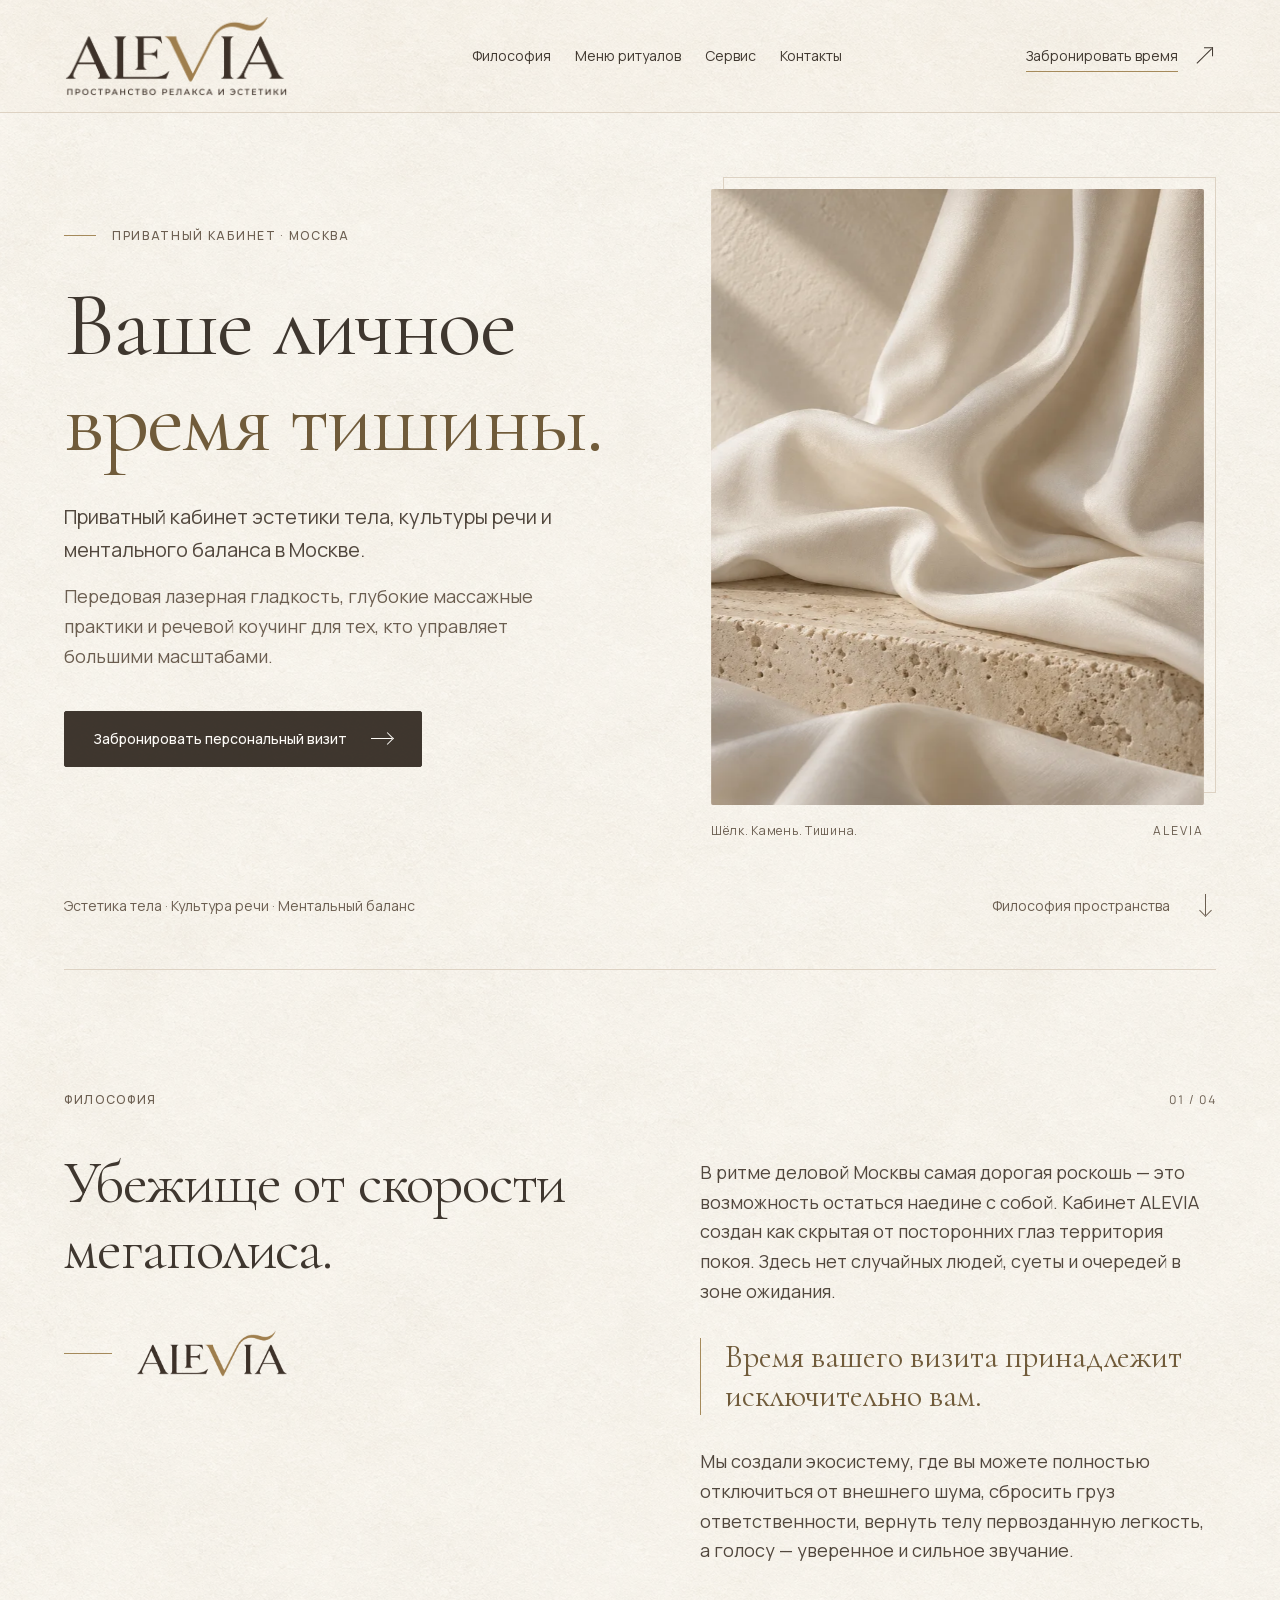
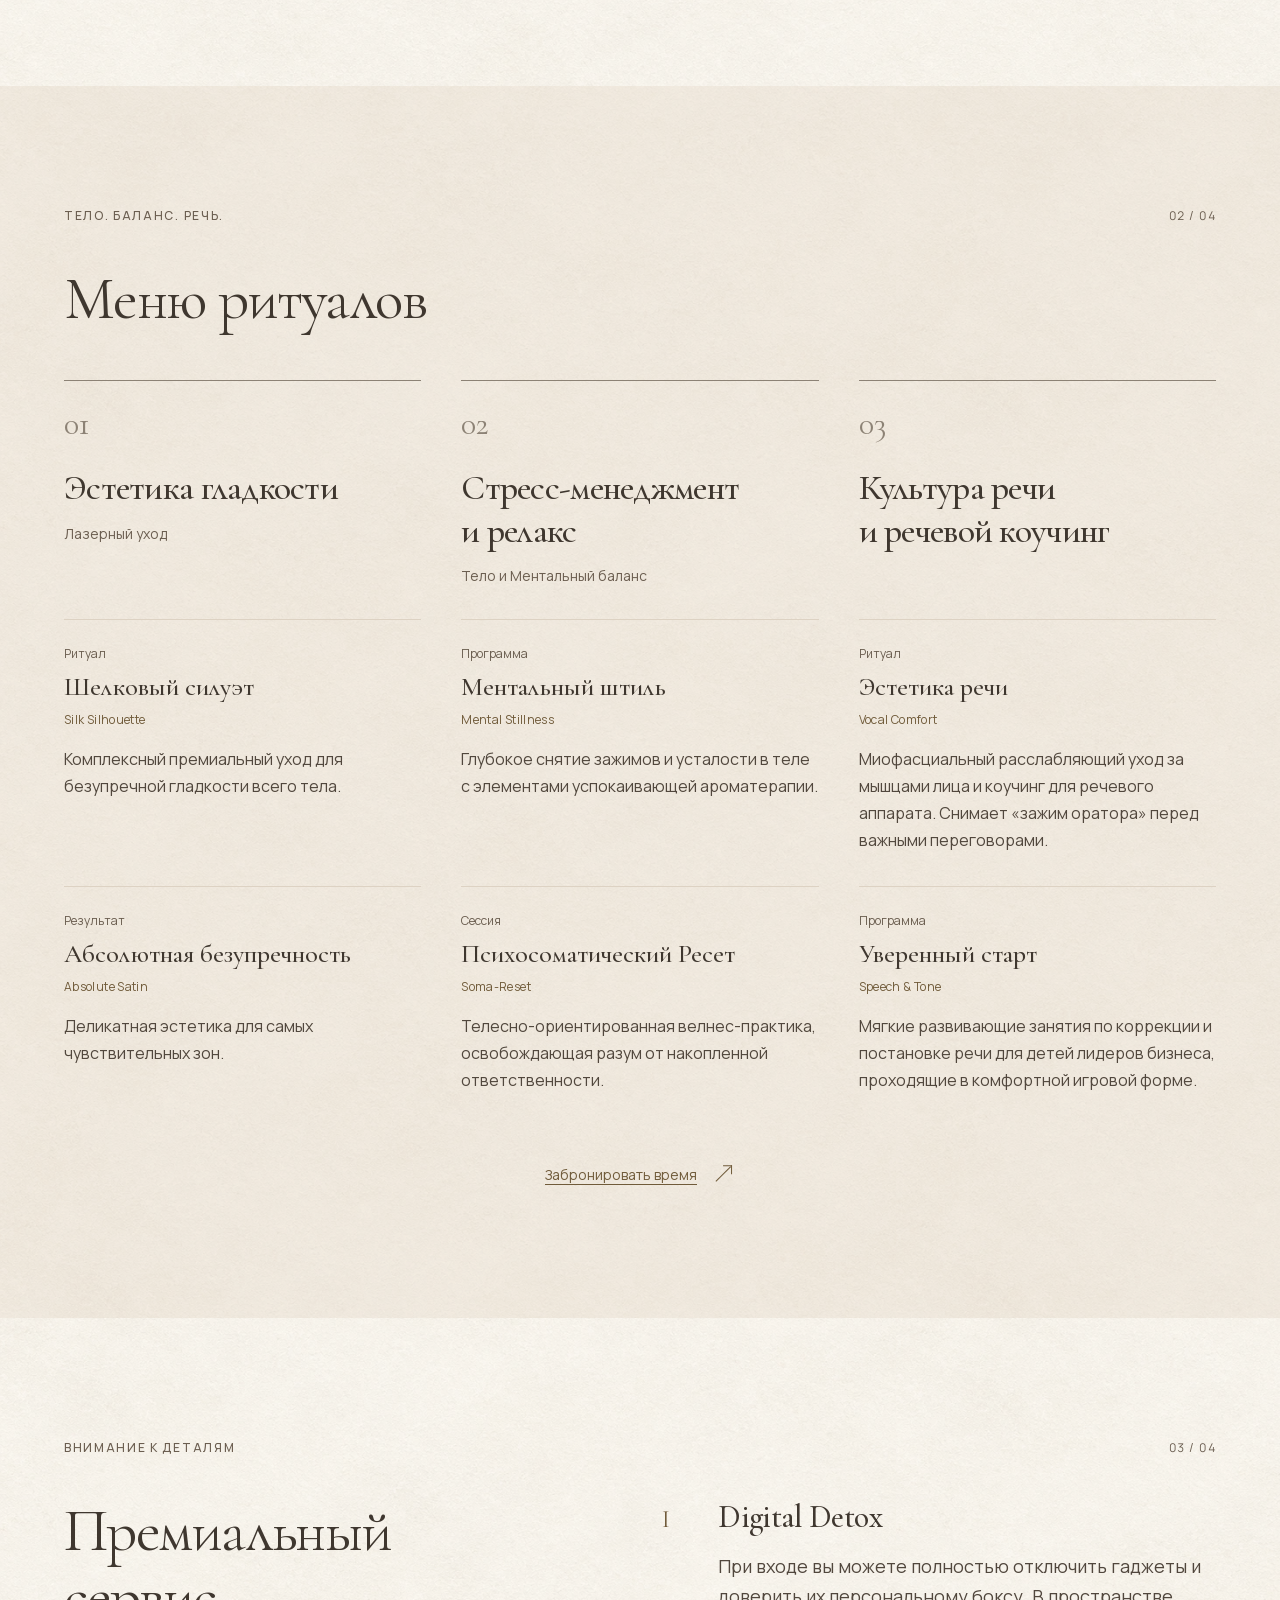
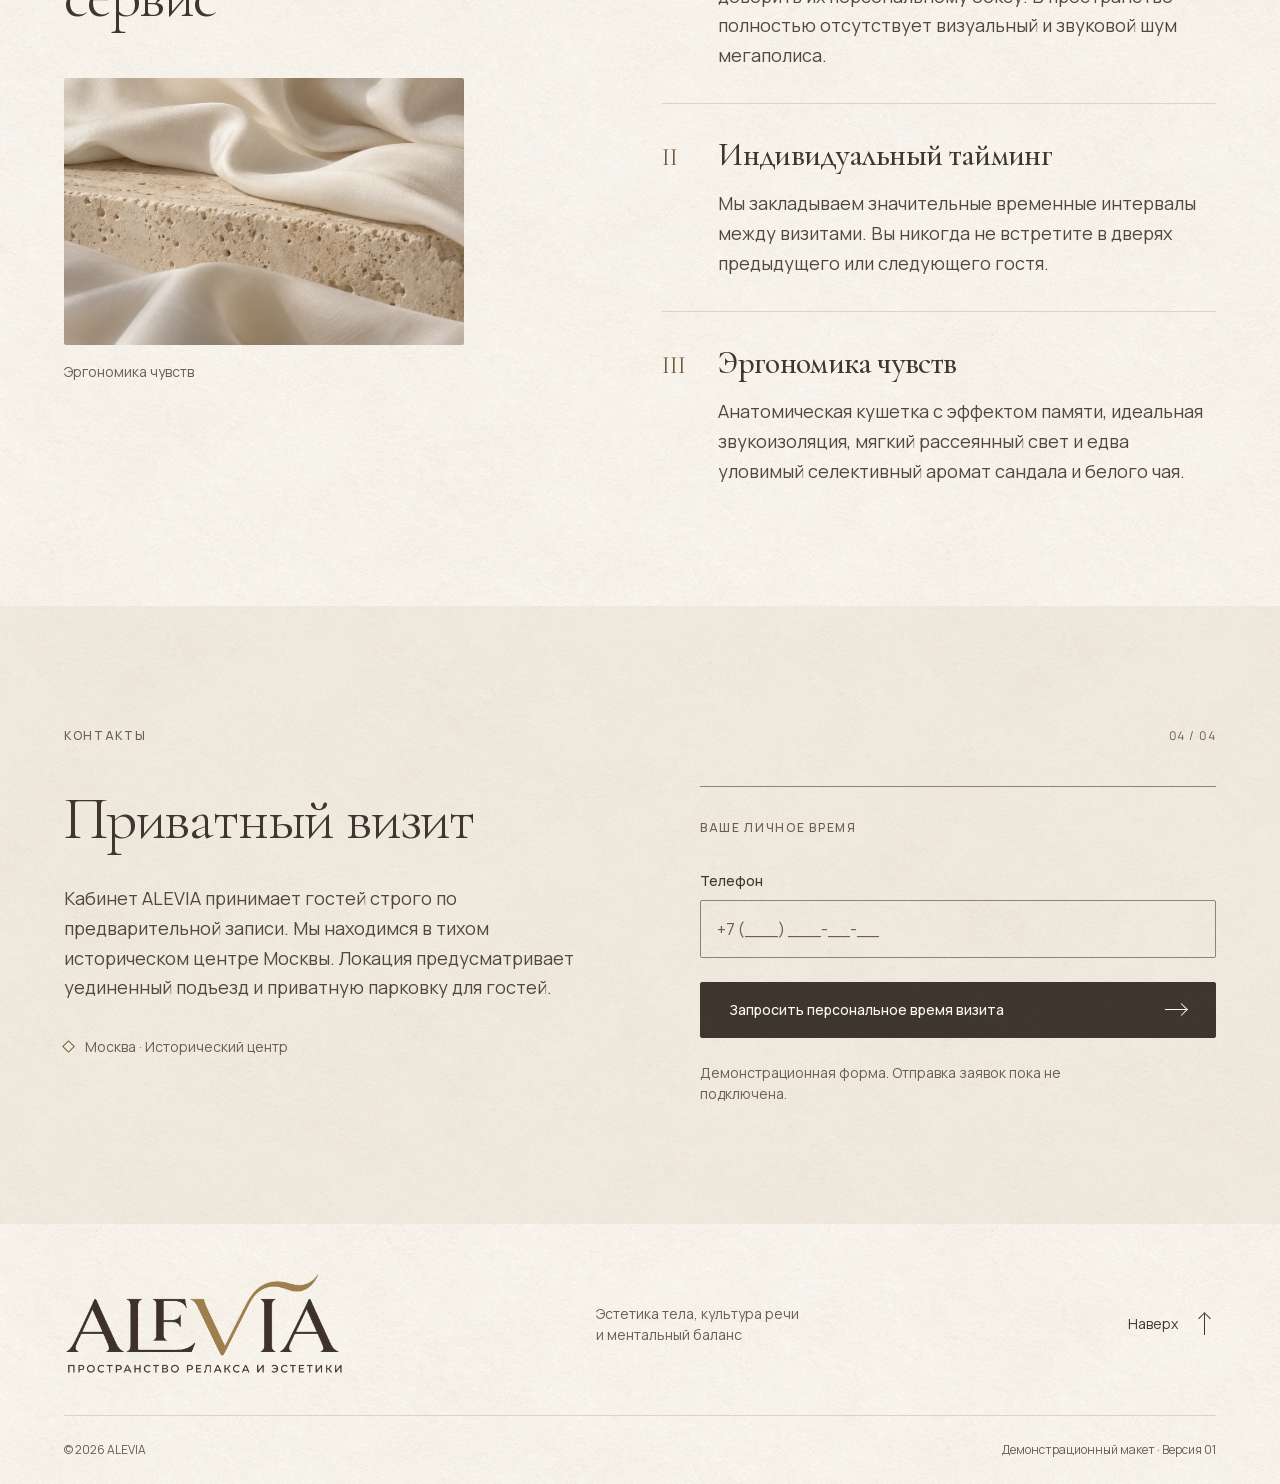
==== index.html @ cdfa654d "Publish ALEVIA design preview" ====
<!doctype html>
<html lang="ru">
  <head>
    <meta charset="utf-8">
    <meta name="viewport" content="width=device-width, initial-scale=1">
    <meta name="theme-color" content="#FDFBF7">
    <meta name="robots" content="noindex, nofollow">
    <meta name="description" content="Приватный кабинет эстетики тела, культуры речи и ментального баланса в Москве.">
    <meta http-equiv="Content-Security-Policy" content="form-action 'none'; connect-src 'none'">
    <title>ALEVIA — Ваше личное время тишины</title>
    <link rel="icon" href="assets/brand/alevia-favicon.png" type="image/png" sizes="64x64">
    <link rel="preload" href="assets/fonts/cormorant-garamond-cyrillic.woff2" as="font" type="font/woff2" crossorigin>
    <link rel="preload" href="assets/fonts/manrope-cyrillic.woff2" as="font" type="font/woff2" crossorigin>
    <link rel="stylesheet" href="design-system/fonts.css">
    <link rel="stylesheet" href="design-system/tokens.css">
    <link rel="stylesheet" href="design-system/components.css">
    <link rel="stylesheet" href="assets/landing.css">
    <script src="assets/landing.js" defer></script>
  </head>
  <body class="alevia" id="top">
    <a class="skip-link" href="#main">Перейти к содержанию</a>

    <header class="site-header">
      <div class="alevia-container alevia-header">
        <!-- Digital reconstruction from the supplied photograph of the wall sign. -->
        <a class="alevia-wordmark" href="#top" aria-label="ALEVIA — на главную"><img class="brand-logo" src="assets/brand/alevia-logo.webp" width="1842" height="677" alt="ALEVIA — пространство релакса и эстетики" decoding="async"></a>
        <button class="alevia-menu-toggle" type="button" aria-expanded="false" aria-controls="site-navigation" hidden>
          <span class="menu-lines" aria-hidden="true"><span></span><span></span></span>
          <span class="alevia-sr-only menu-label">Открыть меню</span>
        </button>
        <nav class="alevia-nav" id="site-navigation" aria-label="Основная навигация">
          <a href="#philosophy">Философия</a>
          <a href="#rituals">Меню ритуалов</a>
          <a href="#service">Сервис</a>
          <a href="#visit">Контакты</a>
        </nav>
        <a class="header-booking" href="#visit">
          <span>Забронировать время</span><span class="arrow arrow--diagonal" aria-hidden="true"></span>
        </a>
      </div>
    </header>

    <main id="main" tabindex="-1">
      <section class="hero alevia-container" aria-labelledby="hero-title">
        <div class="hero-composition">
          <div class="hero-copy">
            <p class="alevia-eyebrow hero-eyebrow"><span class="eyebrow-line" aria-hidden="true"></span>Приватный кабинет · Москва</p>
            <h1 class="alevia-display hero-title" id="hero-title"><span>Ваше личное</span> <span>время тишины.</span></h1>
            <div class="hero-intro">
              <p class="alevia-lead">Приватный кабинет эстетики тела, культуры речи и ментального баланса в Москве.</p>
              <p class="hero-description">Передовая лазерная гладкость, глубокие массажные практики и речевой коучинг для тех, кто управляет большими масштабами.</p>
            </div>
            <a class="alevia-button hero-booking" href="#visit"><span>Забронировать персональный визит</span><span class="arrow" aria-hidden="true"></span></a>
          </div>
          <figure class="hero-figure">
            <div class="hero-image-frame">
              <div class="alevia-media alevia-media--portrait">
                <img src="assets/images/silk-travertine.webp" srcset="assets/images/silk-travertine-small.webp 672w, assets/images/silk-travertine.webp 1120w" sizes="(min-width: 1440px) 546px, (min-width: 960px) 42vw, (min-width: 640px) 65vw, calc(100vw - 40px)" width="1120" height="1400" alt="Иллюстрация: складки кремового шёлка на светлом травертине в мягком боковом свете" fetchpriority="high" decoding="async">
              </div>
            </div>
            <figcaption class="hero-image-caption"><span>Шёлк. Камень. Тишина.</span><span aria-hidden="true">ALEVIA</span></figcaption>
          </figure>
        </div>
        <div class="hero-baseline">
          <span class="alevia-caption">Эстетика тела · Культура речи · Ментальный баланс</span>
          <a class="down-link" href="#philosophy"><span>Философия пространства</span><span class="arrow arrow--down" aria-hidden="true"></span></a>
        </div>
      </section>

      <section class="alevia-section philosophy" id="philosophy" aria-labelledby="philosophy-title">
        <div class="alevia-container">
          <div class="section-kicker"><p class="alevia-eyebrow">Философия</p><span class="section-index" aria-hidden="true">01 / 04</span></div>
          <div class="philosophy-grid">
            <div class="philosophy-heading">
              <h2 class="alevia-heading" id="philosophy-title">Убежище от&nbsp;скорости мегаполиса.</h2>
              <div class="philosophy-signature" aria-hidden="true"><span class="alevia-gold-rule"></span><img src="assets/brand/alevia-wordmark.webp" width="1816" height="558" alt="" loading="lazy" decoding="async"></div>
            </div>
            <div class="philosophy-copy">
              <p>В ритме деловой Москвы самая дорогая роскошь — это возможность остаться наедине с собой. Кабинет ALEVIA создан как скрытая от посторонних глаз территория покоя. Здесь нет случайных людей, суеты и очередей в зоне ожидания.</p>
              <blockquote>Время вашего визита принадлежит исключительно вам.</blockquote>
              <p>Мы создали экосистему, где вы можете полностью отключиться от внешнего шума, сбросить груз ответственности, вернуть телу первозданную легкость, а голосу — уверенное и сильное звучание.</p>
            </div>
          </div>
        </div>
      </section>

      <section class="alevia-section rituals-section" id="rituals" aria-labelledby="rituals-title">
        <div class="alevia-container">
          <div class="section-kicker"><p class="alevia-eyebrow">Тело. Баланс. Речь.</p><span class="section-index" aria-hidden="true">02 / 04</span></div>
          <h2 class="alevia-heading" id="rituals-title">Меню ритуалов</h2>
          <div class="alevia-rituals">
            <article class="alevia-ritual" aria-labelledby="smoothness-title">
              <div class="ritual-heading">
                <span class="alevia-ritual-number" aria-hidden="true">01</span>
                <h3 class="alevia-subheading" id="smoothness-title">Эстетика гладкости</h3>
                <p class="ritual-category">Лазерный уход</p>
              </div>
              <ul class="alevia-ritual-list">
                <li>
                  <p class="program-type">Ритуал</p>
                  <h4 class="program-name">Шелковый силуэт</h4>
                  <p class="program-translation" lang="en">Silk Silhouette</p>
                  <p class="program-description">Комплексный премиальный уход для безупречной гладкости всего тела.</p>
                </li>
                <li>
                  <p class="program-type">Результат</p>
                  <h4 class="program-name">Абсолютная безупречность</h4>
                  <p class="program-translation" lang="en">Absolute Satin</p>
                  <p class="program-description">Деликатная эстетика для самых чувствительных зон.</p>
                </li>
              </ul>
            </article>

            <article class="alevia-ritual" aria-labelledby="balance-title">
              <div class="ritual-heading">
                <span class="alevia-ritual-number" aria-hidden="true">02</span>
                <h3 class="alevia-subheading" id="balance-title">Стресс-менеджмент и&nbsp;релакс</h3>
                <p class="ritual-category">Тело и Ментальный баланс</p>
              </div>
              <ul class="alevia-ritual-list">
                <li>
                  <p class="program-type">Программа</p>
                  <h4 class="program-name">Ментальный штиль</h4>
                  <p class="program-translation" lang="en">Mental Stillness</p>
                  <p class="program-description">Глубокое снятие зажимов и усталости в теле с элементами успокаивающей ароматерапии.</p>
                </li>
                <li>
                  <p class="program-type">Сессия</p>
                  <h4 class="program-name">Психосоматический Ресет</h4>
                  <p class="program-translation" lang="en">Soma-Reset</p>
                  <p class="program-description">Телесно-ориентированная велнес-практика, освобождающая разум от накопленной ответственности.</p>
                </li>
              </ul>
            </article>

            <article class="alevia-ritual" aria-labelledby="speech-title">
              <div class="ritual-heading">
                <span class="alevia-ritual-number" aria-hidden="true">03</span>
                <h3 class="alevia-subheading" id="speech-title">Культура речи и&nbsp;речевой коучинг</h3>
              </div>
              <ul class="alevia-ritual-list">
                <li>
                  <p class="program-type">Ритуал</p>
                  <h4 class="program-name">Эстетика речи</h4>
                  <p class="program-translation" lang="en">Vocal Comfort</p>
                  <p class="program-description">Миофасциальный расслабляющий уход за мышцами лица и коучинг для речевого аппарата. Снимает «зажим оратора» перед важными переговорами.</p>
                </li>
                <li>
                  <p class="program-type">Программа</p>
                  <h4 class="program-name">Уверенный старт</h4>
                  <p class="program-translation" lang="en">Speech &amp; Tone</p>
                  <p class="program-description">Мягкие развивающие занятия по коррекции и постановке речи для детей лидеров бизнеса, проходящие в комфортной игровой форме.</p>
                </li>
              </ul>
            </article>
          </div>
          <div class="rituals-footer"><a class="alevia-link text-action" href="#visit">Забронировать время<span class="arrow arrow--diagonal" aria-hidden="true"></span></a></div>
        </div>
      </section>

      <section class="alevia-section service-section" id="service" aria-labelledby="service-title">
        <div class="alevia-container">
          <div class="section-kicker"><p class="alevia-eyebrow">Внимание к деталям</p><span class="section-index" aria-hidden="true">03 / 04</span></div>
          <div class="service-grid">
            <div class="service-intro">
              <h2 class="alevia-heading" id="service-title">Премиальный сервис</h2>
              <figure class="service-detail">
                <img src="assets/images/silk-travertine-detail.webp" width="960" height="640" alt="Иллюстрация: мягкий шёлк и пористая фактура травертина крупным планом" loading="lazy" decoding="async">
                <figcaption class="alevia-caption">Эргономика чувств</figcaption>
              </figure>
            </div>
            <div class="service-list">
              <article class="service-item">
                <span class="service-marker" aria-hidden="true">I</span>
                <div><h3 class="alevia-subheading" lang="en">Digital Detox</h3><p>При входе вы можете полностью отключить гаджеты и доверить их персональному боксу. В пространстве полностью отсутствует визуальный и звуковой шум мегаполиса.</p></div>
              </article>
              <article class="service-item">
                <span class="service-marker" aria-hidden="true">II</span>
                <div><h3 class="alevia-subheading">Индивидуальный тайминг</h3><p>Мы закладываем значительные временные интервалы между визитами. Вы никогда не встретите в дверях предыдущего или следующего гостя.</p></div>
              </article>
              <article class="service-item">
                <span class="service-marker" aria-hidden="true">III</span>
                <div><h3 class="alevia-subheading">Эргономика чувств</h3><p>Анатомическая кушетка с эффектом памяти, идеальная звукоизоляция, мягкий рассеянный свет и едва уловимый селективный аромат сандала и белого чая.</p></div>
              </article>
            </div>
          </div>
        </div>
      </section>

      <section class="alevia-section visit-section" id="visit" aria-labelledby="visit-title">
        <div class="alevia-container">
          <div class="section-kicker"><p class="alevia-eyebrow">Контакты</p><span class="section-index" aria-hidden="true">04 / 04</span></div>
          <div class="visit-grid">
            <div class="visit-copy">
              <h2 class="alevia-heading" id="visit-title">Приватный визит</h2>
              <p>Кабинет ALEVIA принимает гостей строго по предварительной записи. Мы находимся в тихом историческом центре Москвы. Локация предусматривает уединенный подъезд и приватную парковку для гостей.</p>
              <p class="visit-location"><span class="location-mark" aria-hidden="true"></span>Москва · Исторический центр</p>
            </div>
            <div class="visit-form-panel">
              <p class="alevia-eyebrow form-eyebrow">Ваше личное время</p>
              <!-- No name, no submit button, and CSP form-action 'none': this draft never sends personal data. -->
              <form class="alevia-form" id="visit-form" aria-labelledby="visit-title" novalidate>
                <div class="alevia-field">
                  <label class="alevia-field-label" for="visit-phone">Телефон</label>
                  <input class="alevia-input" id="visit-phone" type="tel" inputmode="tel" autocomplete="tel" maxlength="24" placeholder="+7 (___) ___-__-__" aria-describedby="form-note phone-error" aria-invalid="false">
                  <p class="alevia-field-message alevia-field-message--error" id="phone-error" role="alert" hidden></p>
                </div>
                <button class="alevia-button visit-submit" id="visit-submit" type="button"><span>Запросить персональное время визита</span><span class="arrow" aria-hidden="true"></span></button>
                <p class="alevia-field-message form-note" id="form-note">Демонстрационная форма. Отправка заявок пока не подключена.</p>
                <p class="alevia-field-message form-status" id="form-status" role="status" aria-live="polite" hidden></p>
              </form>
            </div>
          </div>
        </div>
      </section>
    </main>

    <footer class="site-footer">
      <div class="alevia-container footer-main">
        <a class="alevia-wordmark footer-wordmark" href="#top" aria-label="ALEVIA — наверх"><img class="brand-logo" src="assets/brand/alevia-logo.webp" width="1842" height="677" alt="ALEVIA — пространство релакса и эстетики" loading="lazy" decoding="async"></a>
        <p class="alevia-caption">Эстетика тела, культура речи<br>и ментальный баланс</p>
        <a class="back-to-top" href="#top"><span>Наверх</span><span class="arrow arrow--up" aria-hidden="true"></span></a>
      </div>
      <div class="alevia-container footer-meta"><span>© 2026 ALEVIA</span><span>Демонстрационный макет · Версия 01</span></div>
    </footer>
  </body>
</html>
---- design-system/fonts.css ----
/* ALEVIA local fonts. SIL Open Font License 1.1; see assets/fonts/OFL-*.txt. */

/* Cormorant Garamond — cyrillic */
@font-face {
  font-family: 'Cormorant Garamond';
  font-style: normal;
  font-weight: 300 700;
  font-display: swap;
  src: url(../assets/fonts/cormorant-garamond-cyrillic.woff2) format('woff2');
  unicode-range: U+0301, U+0400-045F, U+0490-0491, U+04B0-04B1, U+2116;
}

/* Cormorant Garamond — latin */
@font-face {
  font-family: 'Cormorant Garamond';
  font-style: normal;
  font-weight: 300 700;
  font-display: swap;
  src: url(../assets/fonts/cormorant-garamond-latin.woff2) format('woff2');
  unicode-range: U+0000-00FF, U+0131, U+0152-0153, U+02BB-02BC, U+02C6, U+02DA, U+02DC, U+0304, U+0308, U+0329, U+2000-206F, U+20AC, U+2122, U+2191, U+2193, U+2212, U+2215, U+FEFF, U+FFFD;
}

/* Manrope — cyrillic */
@font-face {
  font-family: 'Manrope';
  font-style: normal;
  font-weight: 200 800;
  font-display: swap;
  src: url(../assets/fonts/manrope-cyrillic.woff2) format('woff2');
  unicode-range: U+0301, U+0400-045F, U+0490-0491, U+04B0-04B1, U+2116;
}

/* Manrope — latin */
@font-face {
  font-family: 'Manrope';
  font-style: normal;
  font-weight: 200 800;
  font-display: swap;
  src: url(../assets/fonts/manrope-latin.woff2) format('woff2');
  unicode-range: U+0000-00FF, U+0131, U+0152-0153, U+02BB-02BC, U+02C6, U+02DA, U+02DC, U+0304, U+0308, U+0329, U+2000-206F, U+20AC, U+2122, U+2191, U+2193, U+2212, U+2215, U+FEFF, U+FFFD;
}
---- design-system/tokens.css ----
/* ALEVIA 0.1 — proposed design values, 2026-10-07. Scope: .alevia. */
.alevia {
  color-scheme: light;

  --alevia-bg: #fdfbf7;
  --alevia-surface: #f5f0e8;
  --alevia-stone: #e8ded0;
  --alevia-ink: #3f372f;
  --alevia-text: #51473d;
  --alevia-muted: #716456;
  --alevia-cashmere: #8c8275;
  --alevia-gold: #a58a5b;
  --alevia-gold-ink: #78613d;
  --alevia-line: #ddd2c3;
  --alevia-error: #9b443c;
  --alevia-success: #496653;

  --alevia-action-bg: var(--alevia-ink);
  --alevia-action-hover: #51473d;
  --alevia-action-active: #302a24;
  --alevia-action-text: var(--alevia-bg);
  --alevia-field-border: var(--alevia-cashmere);
  --alevia-focus: var(--alevia-gold-ink);

  --alevia-font-display: "Cormorant Garamond", Georgia, "Times New Roman", serif;
  --alevia-font-body: "Manrope", Arial, sans-serif;
  --alevia-type-hero: clamp(3rem, 1.75rem + 5vw, 6rem);
  --alevia-type-h2: clamp(2.375rem, 1.75rem + 2.5vw, 4rem);
  --alevia-type-h3: clamp(1.875rem, 1.7rem + 0.7vw, 2.25rem);
  --alevia-type-lead: clamp(1.125rem, 1.07rem + 0.23vw, 1.25rem);
  --alevia-type-body: clamp(1rem, 0.945rem + 0.23vw, 1.125rem);
  --alevia-type-label: 0.875rem;
  --alevia-type-small: 0.875rem;
  --alevia-type-eyebrow: 0.75rem;
  --alevia-leading-hero: 1.04;
  --alevia-leading-heading: 1.1;
  --alevia-leading-subheading: 1.18;
  --alevia-leading-body: 1.65;
  --alevia-leading-label: 1.45;
  --alevia-leading-small: 1.5;
  --alevia-tracking-heading: -0.02em;
  --alevia-tracking-eyebrow: 0.14em;

  --alevia-space-1: 0.25rem;
  --alevia-space-2: 0.5rem;
  --alevia-space-3: 0.75rem;
  --alevia-space-4: 1rem;
  --alevia-space-6: 1.5rem;
  --alevia-space-8: 2rem;
  --alevia-space-10: 2.5rem;
  --alevia-space-12: 3rem;
  --alevia-space-16: 4rem;
  --alevia-space-20: 5rem;
  --alevia-space-24: 6rem;
  --alevia-space-30: 7.5rem;

  --alevia-container: 80rem;
  --alevia-gutter: 1.25rem;
  --alevia-grid-columns: 4;
  --alevia-grid-gap: 1rem;
  --alevia-section-space: var(--alevia-space-16);
  --alevia-heading-gap: var(--alevia-space-6);
  --alevia-text-width: 62ch;
  --alevia-lead-width: 44ch;
  --alevia-header-height: 4.5rem;
  --alevia-control-height: 3.5rem;
  --alevia-tap-size: 3rem;
  --alevia-radius-control: 2px;
  --alevia-radius-media: 4px;
  --alevia-border-width: 1px;
  --alevia-focus-width: 3px;
  --alevia-focus-offset: 4px;
  --alevia-duration-fast: 180ms;
  --alevia-duration-reveal: 320ms;
  --alevia-ease: cubic-bezier(0.2, 0.6, 0.3, 1);
}

@media (min-width: 640px) {
  .alevia {
    --alevia-gutter: 2rem;
    --alevia-grid-columns: 8;
    --alevia-grid-gap: 1.5rem;
    --alevia-section-space: var(--alevia-space-20);
    --alevia-heading-gap: var(--alevia-space-8);
  }
}

@media (min-width: 960px) {
  .alevia {
    --alevia-gutter: 2.5rem;
    --alevia-grid-columns: 12;
    --alevia-section-space: var(--alevia-space-24);
    --alevia-heading-gap: var(--alevia-space-10);
    --alevia-header-height: 5.5rem;
  }
}

@media (min-width: 1200px) {
  .alevia {
    --alevia-gutter: 4rem;
    --alevia-section-space: var(--alevia-space-30);
  }
}

@media (prefers-reduced-motion: reduce) {
  .alevia {
    --alevia-duration-fast: 0ms;
    --alevia-duration-reveal: 0ms;
  }
}
---- design-system/components.css ----
/* ALEVIA starter styles. Requires fonts.css and tokens.css. No page or form logic. */
.alevia,
.alevia * {
  box-sizing: border-box;
}

.alevia {
  background: var(--alevia-bg);
  color: var(--alevia-text);
  font-family: var(--alevia-font-body);
  font-size: var(--alevia-type-body);
  font-weight: 400;
  line-height: var(--alevia-leading-body);
  font-kerning: normal;
  font-synthesis: none;
  overflow-wrap: break-word;
}

.alevia [hidden] { display: none !important; }
.alevia :where(h1, h2, h3, p, figure) { margin: 0; }
.alevia :where(img, video) { display: block; max-width: 100%; height: auto; }
.alevia :where(button, input, textarea, select) { font: inherit; }
.alevia :where(button, a, input, textarea, select, summary):focus-visible {
  outline: var(--alevia-focus-width) solid var(--alevia-focus);
  outline-offset: var(--alevia-focus-offset);
}

.alevia .alevia-container {
  width: min(calc(100% - 2 * var(--alevia-gutter)), var(--alevia-container));
  margin-inline: auto;
}
.alevia .alevia-section { padding-block: var(--alevia-section-space); }
.alevia .alevia-section--surface { background: var(--alevia-surface); }
.alevia .alevia-grid {
  display: grid;
  grid-template-columns: repeat(var(--alevia-grid-columns), minmax(0, 1fr));
  gap: var(--alevia-grid-gap);
}
.alevia .alevia-grid > * { min-width: 0; }
.alevia .alevia-stack > * + * { margin-block-start: var(--alevia-stack-gap, var(--alevia-space-6)); }
.alevia .alevia-prose { max-width: var(--alevia-text-width); }
.alevia .alevia-prose > * + * { margin-block-start: var(--alevia-space-4); }

.alevia .alevia-display,
.alevia .alevia-heading,
.alevia .alevia-subheading {
  font-family: var(--alevia-font-display);
  color: var(--alevia-ink);
  font-weight: 400;
  letter-spacing: var(--alevia-tracking-heading);
  text-wrap: balance;
}
.alevia .alevia-display { font-size: var(--alevia-type-hero); line-height: var(--alevia-leading-hero); }
.alevia .alevia-heading { font-size: var(--alevia-type-h2); line-height: var(--alevia-leading-heading); }
.alevia .alevia-subheading { font-size: var(--alevia-type-h3); line-height: var(--alevia-leading-subheading); font-weight: 500; }
.alevia .alevia-lead { max-width: var(--alevia-lead-width); font-size: var(--alevia-type-lead); }
.alevia .alevia-caption { color: var(--alevia-muted); font-size: var(--alevia-type-small); line-height: var(--alevia-leading-small); }
.alevia .alevia-eyebrow {
  color: var(--alevia-muted);
  font-size: var(--alevia-type-eyebrow);
  font-weight: 500;
  letter-spacing: var(--alevia-tracking-eyebrow);
  line-height: var(--alevia-leading-small);
  text-transform: uppercase;
}
.alevia .alevia-link {
  color: var(--alevia-gold-ink);
  text-decoration: underline;
  text-decoration-thickness: 1px;
  text-underline-offset: 4px;
}
.alevia .alevia-link:hover { color: var(--alevia-ink); }

.alevia .alevia-header {
  min-height: var(--alevia-header-height);
  display: flex;
  align-items: center;
  justify-content: space-between;
  gap: var(--alevia-space-6);
}
/* Temporary text mark: does not reproduce the supplied custom V. */
.alevia .alevia-wordmark {
  color: var(--alevia-ink);
  font-family: var(--alevia-font-display);
  font-size: 1.875rem;
  font-weight: 500;
  letter-spacing: 0.08em;
  line-height: 1;
  text-decoration: none;
  white-space: nowrap;
}
.alevia .alevia-nav { display: none; align-items: center; gap: var(--alevia-space-6); }
.alevia .alevia-nav a {
  display: inline-flex;
  align-items: center;
  min-height: var(--alevia-tap-size);
  color: var(--alevia-ink);
  font-size: var(--alevia-type-label);
  text-decoration: none;
}
.alevia .alevia-nav a:hover { text-decoration: underline; text-underline-offset: 4px; }
.alevia .alevia-menu-toggle {
  display: inline-flex;
  align-items: center;
  justify-content: center;
  min-width: var(--alevia-tap-size);
  min-height: var(--alevia-tap-size);
  padding: var(--alevia-space-2);
  color: var(--alevia-ink);
  background: transparent;
  border: 1px solid var(--alevia-cashmere);
  border-radius: var(--alevia-radius-control);
  cursor: pointer;
}

.alevia .alevia-button {
  display: inline-flex;
  align-items: center;
  justify-content: center;
  gap: var(--alevia-space-3);
  min-height: var(--alevia-control-height);
  max-width: 100%;
  padding: var(--alevia-space-4) 1.75rem;
  border: 1px solid var(--alevia-action-bg);
  border-radius: var(--alevia-radius-control);
  background: var(--alevia-action-bg);
  color: var(--alevia-action-text);
  font-family: var(--alevia-font-body);
  font-size: var(--alevia-type-label);
  font-weight: 500;
  line-height: var(--alevia-leading-label);
  text-align: center;
  text-decoration: none;
  white-space: normal;
  cursor: pointer;
  transition: background-color var(--alevia-duration-fast) var(--alevia-ease), border-color var(--alevia-duration-fast) var(--alevia-ease);
}
.alevia .alevia-button:not(:disabled):not([aria-disabled="true"]):hover {
  background: var(--alevia-action-hover);
  border-color: var(--alevia-action-hover);
}
.alevia .alevia-button:not(:disabled):not([aria-disabled="true"]):active {
  background: var(--alevia-action-active);
  border-color: var(--alevia-action-active);
}
.alevia .alevia-button--secondary {
  background: transparent;
  border-color: var(--alevia-cashmere);
  color: var(--alevia-ink);
}
.alevia .alevia-button--secondary:not(:disabled):not([aria-disabled="true"]):hover { background: var(--alevia-surface); border-color: var(--alevia-ink); }
.alevia .alevia-button--secondary:not(:disabled):not([aria-disabled="true"]):active { background: var(--alevia-stone); }
.alevia .alevia-button:is(:disabled, [aria-disabled="true"]) {
  background: var(--alevia-stone);
  border-color: var(--alevia-cashmere);
  color: var(--alevia-muted);
  cursor: not-allowed;
}
/* aria-disabled on links also requires JS/markup to prevent navigation. */

.alevia .alevia-rituals { display: grid; grid-template-columns: minmax(0, 1fr); gap: var(--alevia-space-10); }
.alevia .alevia-ritual { min-width: 0; border-top: 1px solid var(--alevia-line); padding-top: var(--alevia-space-6); }
.alevia .alevia-ritual-number { color: var(--alevia-cashmere); font-family: var(--alevia-font-display); font-size: 2rem; line-height: 1.2; }
.alevia .alevia-ritual-list { margin: var(--alevia-space-6) 0 0; padding: 0; list-style: none; }
.alevia .alevia-ritual-list > li + li { margin-top: var(--alevia-space-6); }
.alevia .alevia-rule { width: 100%; height: 1px; border: 0; margin-block: var(--alevia-space-8); background: var(--alevia-line); }
.alevia .alevia-gold-rule { width: 3rem; height: 1px; background: var(--alevia-gold); }
.alevia .alevia-media { overflow: hidden; border-radius: var(--alevia-radius-media); background: var(--alevia-stone); }
.alevia .alevia-media--portrait { aspect-ratio: 4 / 5; }
.alevia .alevia-media--portrait > :is(img, video) { width: 100%; height: 100%; object-fit: cover; }

.alevia .alevia-form { display: grid; gap: var(--alevia-space-6); max-width: 32rem; }
.alevia .alevia-field { display: grid; gap: var(--alevia-space-2); min-width: 0; }
.alevia .alevia-field-label { color: var(--alevia-ink); font-size: var(--alevia-type-label); font-weight: 500; }
.alevia .alevia-input {
  display: block;
  width: 100%;
  min-width: 0;
  min-height: var(--alevia-control-height);
  border: 1px solid var(--alevia-field-border);
  border-radius: var(--alevia-radius-control);
  padding: var(--alevia-space-4);
  background: var(--alevia-bg);
  color: var(--alevia-ink);
  font-size: 1rem;
  line-height: 1.5;
  transition: border-color var(--alevia-duration-fast) var(--alevia-ease);
}
.alevia .alevia-input::placeholder { color: var(--alevia-muted); opacity: 1; }
.alevia .alevia-input:hover { border-color: var(--alevia-ink); }
.alevia .alevia-input[aria-invalid="true"] { border-color: var(--alevia-error); }
.alevia .alevia-field-message { font-size: var(--alevia-type-small); line-height: var(--alevia-leading-small); color: var(--alevia-muted); }
.alevia .alevia-field-message--error { color: var(--alevia-error); }
.alevia .alevia-field-message--success { color: var(--alevia-success); }
.alevia .alevia-sr-only {
  position: absolute;
  width: 1px;
  height: 1px;
  padding: 0;
  margin: -1px;
  overflow: hidden;
  clip-path: inset(50%);
  white-space: nowrap;
  border: 0;
}

@media (min-width: 960px) {
  .alevia .alevia-wordmark { font-size: 2.375rem; }
  .alevia .alevia-nav { display: flex; }
  .alevia .alevia-menu-toggle { display: none; }
  .alevia .alevia-rituals { grid-template-columns: repeat(3, minmax(0, 1fr)); gap: var(--alevia-grid-gap); }
}
@media (max-width: 639px) {
  .alevia .alevia-button { width: 100%; }
}
@media (prefers-reduced-motion: reduce) {
  .alevia,
  .alevia * {
    animation: none !important;
    transition: none !important;
    scroll-behavior: auto !important;
  }
}
---- assets/landing.css ----
/* ALEVIA landing v1. Page composition; shared design-system files stay unchanged. */
html { scroll-behavior: smooth; scroll-padding-top: 2rem; }
body.alevia {
  margin: 0;
  position: relative;
  isolation: isolate;
  --alevia-texture: url("images/warm-material-texture.webp");
  --alevia-texture-size: 896px;
  --alevia-texture-opacity: .42;
  --alevia-muted: #6b5e50;
  --alevia-gold-ink: #705b3a;
}
/* Static material underlays: text and photographs are painted above the grain. */
.alevia :is(.site-header, .rituals-section, .visit-section, .alevia-button),
.alevia .is-menu-open .alevia-nav { isolation: isolate; }
.alevia :is(.rituals-section, .visit-section, .alevia-button) { position: relative; }
body.alevia::before,
.alevia :is(.site-header, .rituals-section, .visit-section, .alevia-button)::before,
.alevia .is-menu-open .alevia-nav::before {
  content: "";
  position: absolute;
  inset: 0;
  z-index: -1;
  border-radius: inherit;
  background-image: var(--alevia-texture);
  background-size: var(--alevia-texture-size) var(--alevia-texture-size);
  background-repeat: repeat;
  mix-blend-mode: multiply;
  opacity: var(--alevia-texture-opacity);
  pointer-events: none;
}
.alevia :is(.rituals-section, .visit-section) { --alevia-texture-opacity: .32; }
.alevia .alevia-button { --alevia-texture-opacity: .2; }
.alevia ::selection { color: var(--alevia-ink); background: var(--alevia-stone); }
.alevia :where(h4, blockquote) { margin: 0; }
.alevia main:focus { outline: none; }
.alevia .skip-link {
  position: fixed; z-index: 20; left: 1rem; top: 1rem;
  padding: 1rem 1.5rem; background: var(--alevia-ink); color: var(--alevia-bg);
  transform: translateY(-180%);
}
.alevia .skip-link:focus { transform: translateY(0); }
.alevia .arrow { display: inline-block; flex: 0 0 22px; width: 22px; height: 12px; position: relative; }
.alevia .arrow::before { content: ""; position: absolute; width: 21px; height: 1px; background: currentColor; top: 5px; left: 0; }
.alevia .arrow::after { content: ""; position: absolute; width: 8px; height: 8px; border-top: 1px solid currentColor; border-right: 1px solid currentColor; transform: rotate(45deg); top: 1px; right: 1px; }
.alevia .arrow--diagonal { transform: rotate(-45deg); }
.alevia .arrow--down { transform: rotate(90deg); }
.alevia .arrow--up { transform: rotate(-90deg); }

/* Header and progressively enhanced mobile disclosure. */
.alevia .site-header { border-bottom: 1px solid var(--alevia-line); position: relative; z-index: 5; background: var(--alevia-bg); }
.alevia .site-header .alevia-header { min-height: 112px; padding-block: 12px; }
.alevia .alevia-wordmark { display: inline-flex; align-items: center; min-height: 48px; width: 224px; min-width: 0; max-width: 100%; flex: 0 0 auto; line-height: 0; }
.alevia .brand-logo { display: block; width: 100%; height: auto; }
.alevia .header-booking { display: inline-flex; align-items: center; gap: 1rem; min-height: 48px; color: var(--alevia-ink); text-decoration: none; font-size: var(--alevia-type-label); }
.alevia .header-booking span:first-child { border-bottom: 1px solid var(--alevia-gold); padding-block: 4px; }
.alevia .header-booking:hover { color: var(--alevia-gold-ink); }
.alevia .alevia-menu-toggle { border: 0; }
.alevia .menu-lines { display: grid; gap: 7px; width: 24px; }
.alevia .menu-lines > span { width: 24px; height: 1px; background: currentColor; transition: transform var(--alevia-duration-fast); }
.alevia .is-menu-open .menu-lines > span:first-child { transform: translateY(4px) rotate(45deg); }
.alevia .is-menu-open .menu-lines > span:last-child { transform: translateY(-4px) rotate(-45deg); }

/* First screen. */
.alevia .hero { padding-top: 4rem; }
.alevia .hero-composition { display: grid; grid-template-columns: minmax(0, 1.14fr) minmax(0, 1fr); gap: clamp(3rem, 5.56vw, 5rem); align-items: center; }
.alevia .hero-copy { padding-block: 1rem 2.5rem; min-width: 0; }
.alevia .hero-eyebrow { display: flex; gap: 1rem; align-items: center; margin-bottom: 2rem; }
.alevia .eyebrow-line { height: 1px; width: 32px; flex: 0 0 32px; background: var(--alevia-gold); }
.alevia .hero-title { margin-bottom: 2rem; }
.alevia .hero-title > span { display: block; }
.alevia .hero-title > span:last-child { color: var(--alevia-gold-ink); }
.alevia .hero-intro { max-width: 31rem; }
.alevia .hero-description { margin-top: 1rem; font-size: var(--alevia-type-body); color: var(--alevia-muted); }
.alevia .hero-booking { margin-top: 2.5rem; gap: 1.5rem; }
.alevia .hero-figure { min-width: 0; padding: 0.75rem 0.75rem 0 0; }
.alevia .hero-image-frame { position: relative; z-index: 0; }
.alevia .hero-image-frame::before { content: ""; position: absolute; inset: -12px -12px 12px 12px; border: 1px solid var(--alevia-line); z-index: -1; }
.alevia .hero-image-frame .alevia-media { border-radius: 2px; }
.alevia .hero-image-frame img { animation: image-arrive var(--alevia-duration-reveal) var(--alevia-ease) both; }
.alevia .hero-image-caption { display: flex; gap: 1rem; justify-content: space-between; padding-top: 1rem; color: var(--alevia-muted); font-size: 12px; letter-spacing: .06em; }
.alevia .hero-image-caption > span:last-child { letter-spacing: .16em; }
.alevia .hero-baseline { display: flex; align-items: center; justify-content: space-between; gap: 1.5rem; padding-block: 2.5rem; border-bottom: 1px solid var(--alevia-line); }
.alevia .down-link { display: inline-flex; align-items: center; gap: 1.5rem; min-height: 48px; color: var(--alevia-muted); font-size: 14px; text-decoration: none; }
.alevia .down-link:hover { color: var(--alevia-ink); }

/* Common editorial section rhythm. */
.alevia .section-kicker { display: flex; align-items: center; justify-content: space-between; gap: 1.5rem; margin-bottom: 2.5rem; }
.alevia .section-index { color: var(--alevia-muted); font-size: 12px; letter-spacing: .12em; font-variant-numeric: tabular-nums; white-space: nowrap; }
.alevia .philosophy-grid { display: grid; grid-template-columns: minmax(0, 1fr) minmax(0, 1fr); gap: 7.5rem; }
.alevia .philosophy-heading h2 { max-width: 9.5em; }
.alevia .philosophy-signature { display: flex; align-items: center; gap: 1.5rem; margin-top: 3rem; color: var(--alevia-muted); font-family: var(--alevia-font-display); font-size: 24px; letter-spacing: .14em; }
.alevia .philosophy-signature img { width: 152px; height: auto; }
.alevia .philosophy-signature .alevia-gold-rule { flex: 0 0 3rem; }
.alevia .philosophy-copy { padding-top: .5rem; }
.alevia .philosophy-copy p { max-width: var(--alevia-text-width); }
.alevia .philosophy-copy blockquote { margin-block: 2rem; padding-left: 1.5rem; border-left: 1px solid var(--alevia-gold); color: var(--alevia-gold-ink); font-family: var(--alevia-font-display); font-size: clamp(1.875rem, 2.5vw, 2.25rem); line-height: 1.2; }

/* Three equally weighted directions with six complete programs. */
.alevia .rituals-section { background: var(--alevia-surface); }
.alevia .rituals-section > .alevia-container > h2 { margin-bottom: 3rem; }
.alevia .alevia-rituals { gap: 2.5rem; }
.alevia .alevia-ritual { display: grid; grid-template-rows: subgrid; grid-row: span 3; gap: 0; border-top-color: var(--alevia-cashmere); padding-top: 1.5rem; }
.alevia .ritual-heading { padding-bottom: 2rem; }
.alevia .alevia-ritual-number { display: block; margin-bottom: 1.5rem; }
.alevia .ritual-heading h3 { margin-bottom: .75rem; }
.alevia .ritual-category { color: var(--alevia-muted); font-size: 14px; }
.alevia .alevia-ritual-list { display: contents; }
.alevia .alevia-ritual-list > li { border-top: 1px solid var(--alevia-line); padding-block: 1.5rem 2rem; list-style: none; }
.alevia .alevia-ritual-list > li + li { margin-top: 0; padding-bottom: .5rem; }
.alevia .program-type { font-size: 12px; color: var(--alevia-muted); margin-bottom: .5rem; }
.alevia .program-name { font-family: var(--alevia-font-display); color: var(--alevia-ink); font-size: clamp(1.625rem, 2vw, 1.875rem); line-height: 1.15; font-weight: 500; }
.alevia .program-translation { color: var(--alevia-gold-ink); font-size: 12px; margin-top: .5rem; letter-spacing: .03em; }
.alevia .program-description { font-size: 16px; margin-top: 1rem; line-height: 1.7; }
.alevia .rituals-footer { display: flex; justify-content: center; margin-top: 3rem; }
.alevia .text-action { display: inline-flex; align-items: center; gap: 1rem; min-height: 48px; font-size: 14px; }

/* Service. */
.alevia .service-grid { display: grid; grid-template-columns: minmax(0, .95fr) minmax(0, 1.1fr); gap: 7.5rem; }
.alevia .service-intro h2 { max-width: 8em; }
.alevia .service-detail { margin-top: 3rem; max-width: 25rem; }
.alevia .service-detail img { width: 100%; aspect-ratio: 3 / 2; object-fit: cover; border-radius: 2px; }
.alevia .service-detail figcaption { margin-top: 1rem; }
.alevia .service-item { display: grid; grid-template-columns: 2rem minmax(0, 1fr); gap: 1.5rem; padding-block: 2rem; border-top: 1px solid var(--alevia-line); }
.alevia .service-item:first-child { padding-top: 0; border-top: 0; }
.alevia .service-item:last-child { padding-bottom: 0; }
.alevia .service-marker { color: var(--alevia-gold-ink); font-family: var(--alevia-font-display); font-size: 24px; line-height: 1.8; }
.alevia .service-item h3 { font-size: clamp(1.875rem, 2.5vw, 2.125rem); }
.alevia .service-item p { margin-top: 1rem; font-size: var(--alevia-type-body); }

/* Private visit: intentionally disconnected demo form. */
.alevia .visit-section { background: var(--alevia-surface); }
.alevia .visit-grid { display: grid; grid-template-columns: minmax(0, 1fr) minmax(0, 1fr); gap: 7.5rem; align-items: start; }
.alevia .visit-copy > p:first-of-type { margin-top: 2rem; max-width: 48ch; }
.alevia .visit-location { display: flex; align-items: center; gap: .75rem; margin-top: 2rem; font-size: 14px; color: var(--alevia-muted); }
.alevia .location-mark { display: inline-block; width: 9px; height: 9px; flex: 0 0 9px; border: 1px solid var(--alevia-gold-ink); transform: rotate(45deg); }
.alevia .visit-form-panel { border-top: 1px solid var(--alevia-cashmere); padding-top: 2rem; }
.alevia .form-eyebrow { margin-bottom: 2rem; }
.alevia .alevia-form { max-width: none; gap: 1.5rem; }
.alevia .alevia-input { background: transparent; }
.alevia .visit-submit { justify-content: space-between; gap: 1rem; }
.alevia .form-note { max-width: 42ch; }
.alevia .form-status { border-top: 1px solid var(--alevia-line); padding-top: 1rem; color: var(--alevia-ink); }

/* Footer. */
.alevia .site-footer { padding-top: 3rem; }
.alevia .footer-main { display: grid; grid-template-columns: 1fr 1fr auto; align-items: center; gap: 2rem; padding-bottom: 2.5rem; }
.alevia .footer-wordmark { width: min(100%, 280px); }
.alevia .back-to-top { display: inline-flex; align-items: center; gap: 1rem; min-height: 48px; font-size: 14px; color: var(--alevia-ink); text-decoration: none; }
.alevia .back-to-top:hover { color: var(--alevia-gold-ink); }
.alevia .footer-meta { display: flex; justify-content: space-between; gap: 1rem; border-top: 1px solid var(--alevia-line); padding-block: 1.5rem; font-size: 12px; color: var(--alevia-muted); }

@keyframes image-arrive { from { opacity: .8; transform: translateY(8px); } to { opacity: 1; transform: translateY(0); } }

@media (min-width: 960px) and (max-width: 1199px) {
  .alevia .alevia-nav { gap: 1rem; }
  .alevia .alevia-header { gap: 1.5rem; }
  .alevia .header-booking { gap: .5rem; }
  .alevia .hero-title { font-size: clamp(3.5rem, 6.65vw, 5rem); }
  .alevia .hero-composition { gap: 2.5rem; }
  .alevia .hero-copy { padding-top: 0; }
  .alevia .hero-eyebrow { font-size: 11px; gap: .75rem; }
  .alevia .philosophy-grid, .alevia .service-grid, .alevia .visit-grid { gap: 4rem; }
  .alevia .alevia-rituals { gap: 1.5rem; }
  .alevia .alevia-subheading { font-size: 32px; }
}

@media (max-width: 959px) {
  .alevia .alevia-header { flex-wrap: wrap; }
  .alevia .site-header .alevia-header { min-height: 96px; padding-block: 10px; }
  .alevia .alevia-wordmark { width: 200px; }
  .alevia .header-booking { display: none; }
  .alevia .alevia-nav { order: 3; width: 100%; flex-direction: column; align-items: stretch; gap: 0; }
  .alevia:not(.has-js) .alevia-nav { display: flex; padding-bottom: 1rem; }
  .alevia .is-menu-open .alevia-nav { display: flex; position: absolute; top: 100%; left: 0; right: 0; padding: 1rem var(--alevia-gutter) 1.5rem; background: var(--alevia-bg); border-bottom: 1px solid var(--alevia-line); }
  .alevia .alevia-nav a { min-height: 52px; }
  .alevia .hero { padding-top: 3rem; }
  .alevia .hero-composition { grid-template-columns: minmax(0, 1fr); gap: 3rem; }
  .alevia .hero-copy { max-width: 39rem; padding-block: 0; }
  .alevia .hero-title { max-width: 9em; }
  .alevia .hero-intro { max-width: 33rem; }
  .alevia .hero-figure { width: 72%; justify-self: end; }
  .alevia .hero-baseline { align-items: flex-start; padding-block: 2rem; }
  .alevia .hero-baseline > .alevia-caption { max-width: 24rem; padding-top: .75rem; }
  .alevia .philosophy-grid, .alevia .service-grid, .alevia .visit-grid { gap: 3rem; }
  .alevia .philosophy-grid { grid-template-columns: minmax(0, .85fr) minmax(0, 1fr); }
  .alevia .philosophy-signature { margin-top: 2rem; }
  .alevia .alevia-rituals { grid-template-columns: minmax(0, 1fr); gap: 3rem; }
  .alevia .alevia-ritual { grid-template-rows: auto; grid-row: auto; grid-template-columns: minmax(0, 1fr) minmax(0, 1fr); column-gap: 2rem; }
  .alevia .ritual-heading { grid-column: 1 / -1; display: grid; grid-template-columns: 3rem minmax(0, 1fr); column-gap: 1.5rem; align-items: start; padding-bottom: 1.5rem; }
  .alevia .alevia-ritual-number { grid-row: span 2; margin: 0; }
  .alevia .ritual-heading h3 { margin-bottom: .5rem; }
  .alevia .ritual-category { grid-column: 2; }
  .alevia .alevia-ritual-list > li { padding-bottom: 0; }
  .alevia .service-grid { grid-template-columns: minmax(0, .8fr) minmax(0, 1.2fr); gap: 3rem; }
  .alevia .service-item { grid-template-columns: minmax(0, 1fr); gap: .5rem; }
  .alevia .service-marker { font-size: 24px; line-height: 1.2; }
  .alevia .visit-grid { grid-template-columns: minmax(0, 1fr); }
  .alevia .visit-copy > p:first-of-type { max-width: 58ch; }
  .alevia .visit-form-panel { width: 100%; max-width: 32rem; justify-self: end; }
}

@media (max-width: 639px) {
  .alevia .alevia-wordmark { width: 192px; }
  .alevia .hero { padding-top: 2.5rem; }
  .alevia .hero-eyebrow { font-size: 10px; letter-spacing: .13em; margin-bottom: 1.5rem; gap: .75rem; }
  .alevia .eyebrow-line { width: 24px; flex-basis: 24px; }
  .alevia .hero-title { margin-bottom: 1.5rem; font-size: clamp(3rem, 12.2vw, 4.5rem); }
  .alevia .hero-intro .alevia-lead { font-size: 18px; }
  .alevia .hero-description { font-size: 16px; }
  .alevia .hero-booking { margin-top: 2rem; gap: 1rem; padding-inline: 1.25rem; }
  .alevia .hero-composition { gap: 2.5rem; }
  .alevia .hero-figure { width: 100%; padding-top: .5rem; padding-right: .5rem; }
  .alevia .hero-image-frame::before { inset: -8px -8px 8px 8px; }
  .alevia .hero-image-caption { gap: .5rem; font-size: 11px; padding-top: .75rem; }
  .alevia .hero-baseline { flex-direction: column; gap: .75rem; padding-block: 1.5rem; }
  .alevia .hero-baseline > .alevia-caption { padding-top: 0; font-size: 12px; }
  .alevia .down-link { width: 100%; justify-content: space-between; font-size: 12px; }
  .alevia .section-kicker { margin-bottom: 1.5rem; }
  .alevia .section-kicker .alevia-eyebrow { font-size: 11px; }
  .alevia .section-index { font-size: 11px; }
  .alevia .philosophy-grid, .alevia .service-grid { grid-template-columns: minmax(0, 1fr); gap: 2rem; }
  .alevia .philosophy-heading h2 { max-width: 9.5em; }
  .alevia .philosophy-signature { display: none; }
  .alevia .philosophy-copy { padding-top: 0; }
  .alevia .philosophy-copy blockquote { padding-left: 1.25rem; margin-block: 1.5rem; font-size: 30px; }
  .alevia .rituals-section > .alevia-container > h2 { margin-bottom: 2rem; }
  .alevia .alevia-rituals { gap: 2.5rem; }
  .alevia .alevia-ritual { grid-template-columns: minmax(0, 1fr); padding-top: 1.5rem; }
  .alevia .ritual-heading { column-gap: .75rem; grid-template-columns: 2.5rem minmax(0, 1fr); }
  .alevia .ritual-heading h3 { font-size: 30px; }
  .alevia .alevia-ritual-number { font-size: 28px; }
  .alevia .ritual-category { font-size: 12px; }
  .alevia .alevia-ritual-list > li { padding-bottom: 1.5rem; }
  .alevia .alevia-ritual-list > li + li { padding-bottom: 0; }
  .alevia .program-name { font-size: 28px; }
  .alevia .rituals-footer { margin-top: 2rem; justify-content: flex-start; }
  .alevia .service-intro h2 { max-width: none; }
  .alevia .service-detail { margin-top: 2rem; max-width: none; }
  .alevia .service-detail figcaption { display: none; }
  .alevia .service-item { grid-template-columns: 1.5rem minmax(0, 1fr); gap: 1rem; padding-block: 1.5rem; }
  .alevia .service-marker { font-size: 20px; line-height: 1.8; }
  .alevia .service-item h3 { font-size: 30px; }
  .alevia .service-item p { margin-top: .75rem; }
  .alevia .visit-grid { gap: 2rem; }
  .alevia .visit-copy > p:first-of-type { margin-top: 1.5rem; }
  .alevia .visit-location { margin-top: 1.5rem; font-size: 12px; }
  .alevia .visit-form-panel { padding-top: 1.5rem; }
  .alevia .form-eyebrow { margin-bottom: 1.5rem; }
  .alevia .visit-submit { padding-inline: 1.25rem; text-align: left; }
  .alevia .site-footer { padding-top: 2.5rem; }
  .alevia .footer-main { grid-template-columns: minmax(0, 1fr) auto; gap: 1.5rem; padding-bottom: 2rem; }
  .alevia .footer-wordmark { width: min(100%, 208px); }
  .alevia .footer-main > p { grid-row: 2; grid-column: 1 / -1; font-size: 12px; }
  .alevia .back-to-top { font-size: 12px; gap: .5rem; }
  .alevia .footer-meta { flex-direction: column; gap: .5rem; font-size: 11px; }
}

@supports not (grid-template-rows: subgrid) {
  .alevia .alevia-ritual { display: block; }
  .alevia .alevia-ritual-list { display: block; margin-top: 0; }
}
@media (prefers-reduced-motion: reduce) { html { scroll-behavior: auto; } }
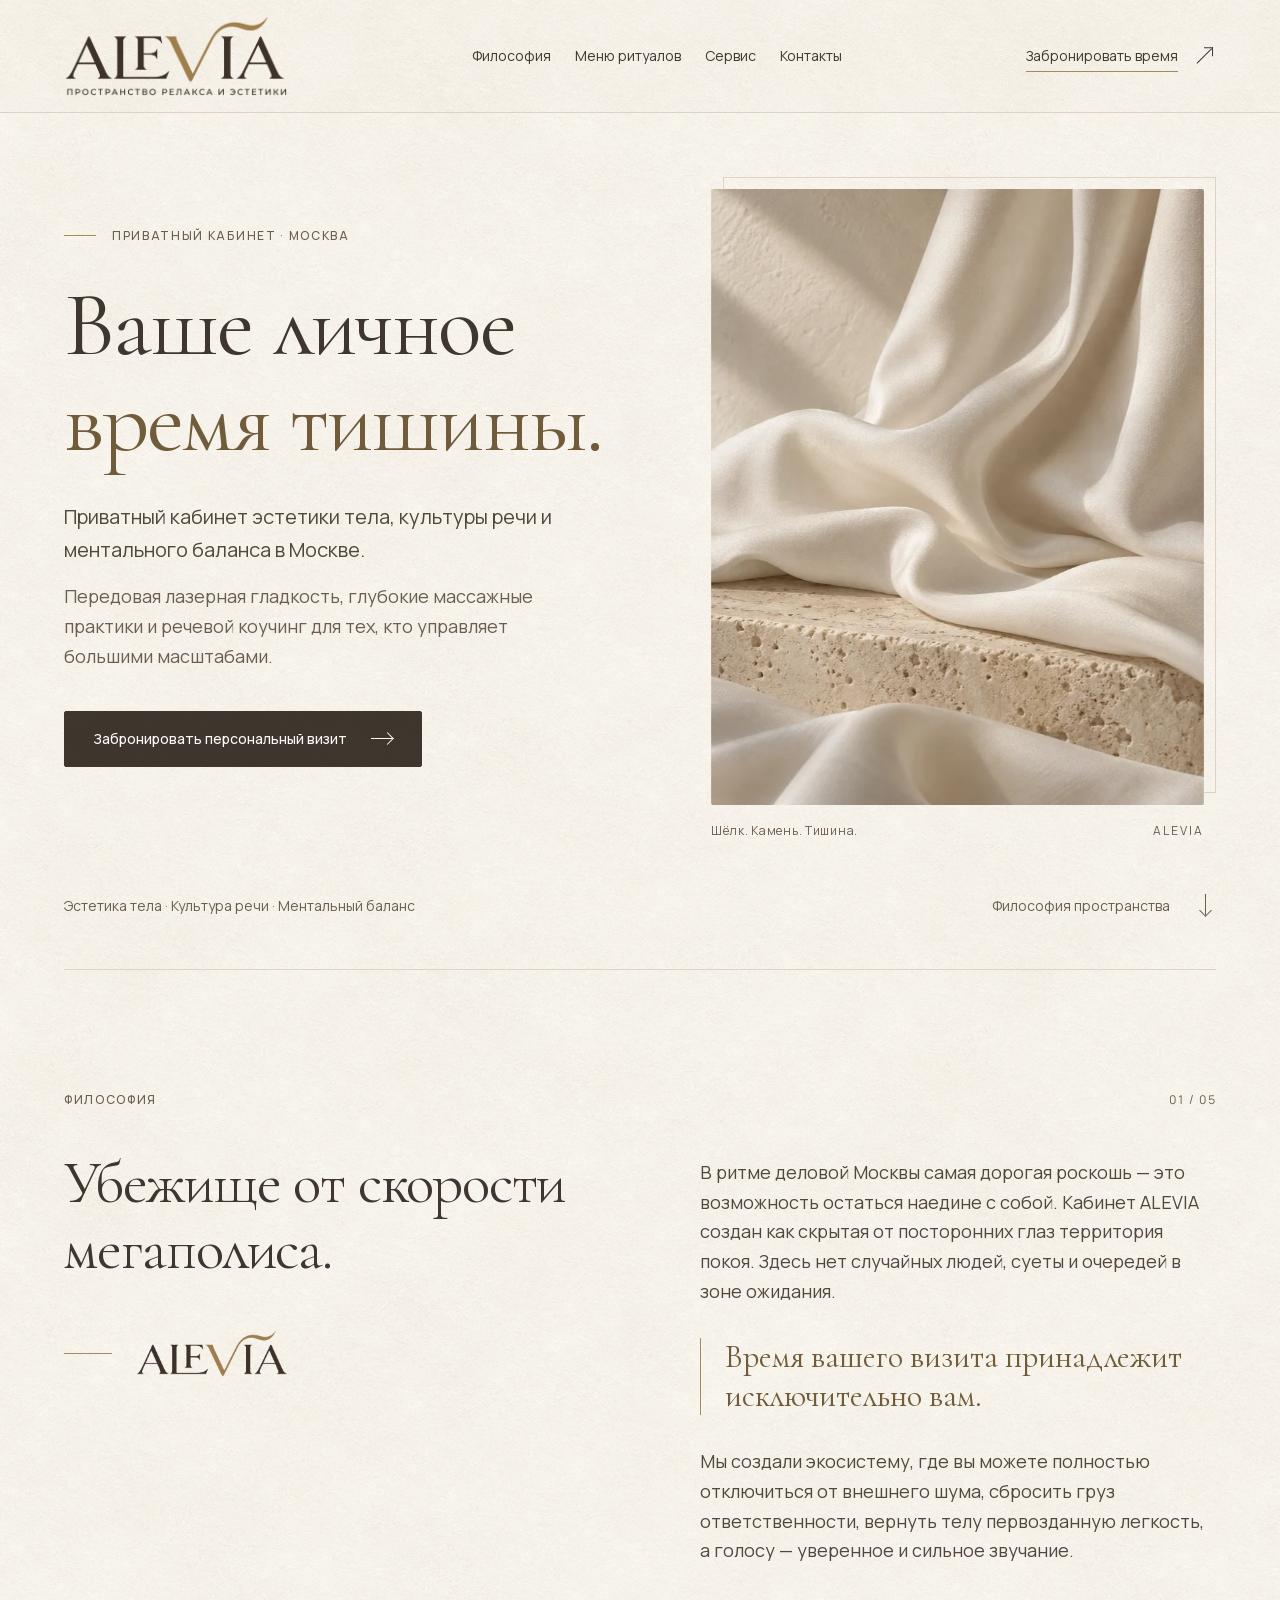
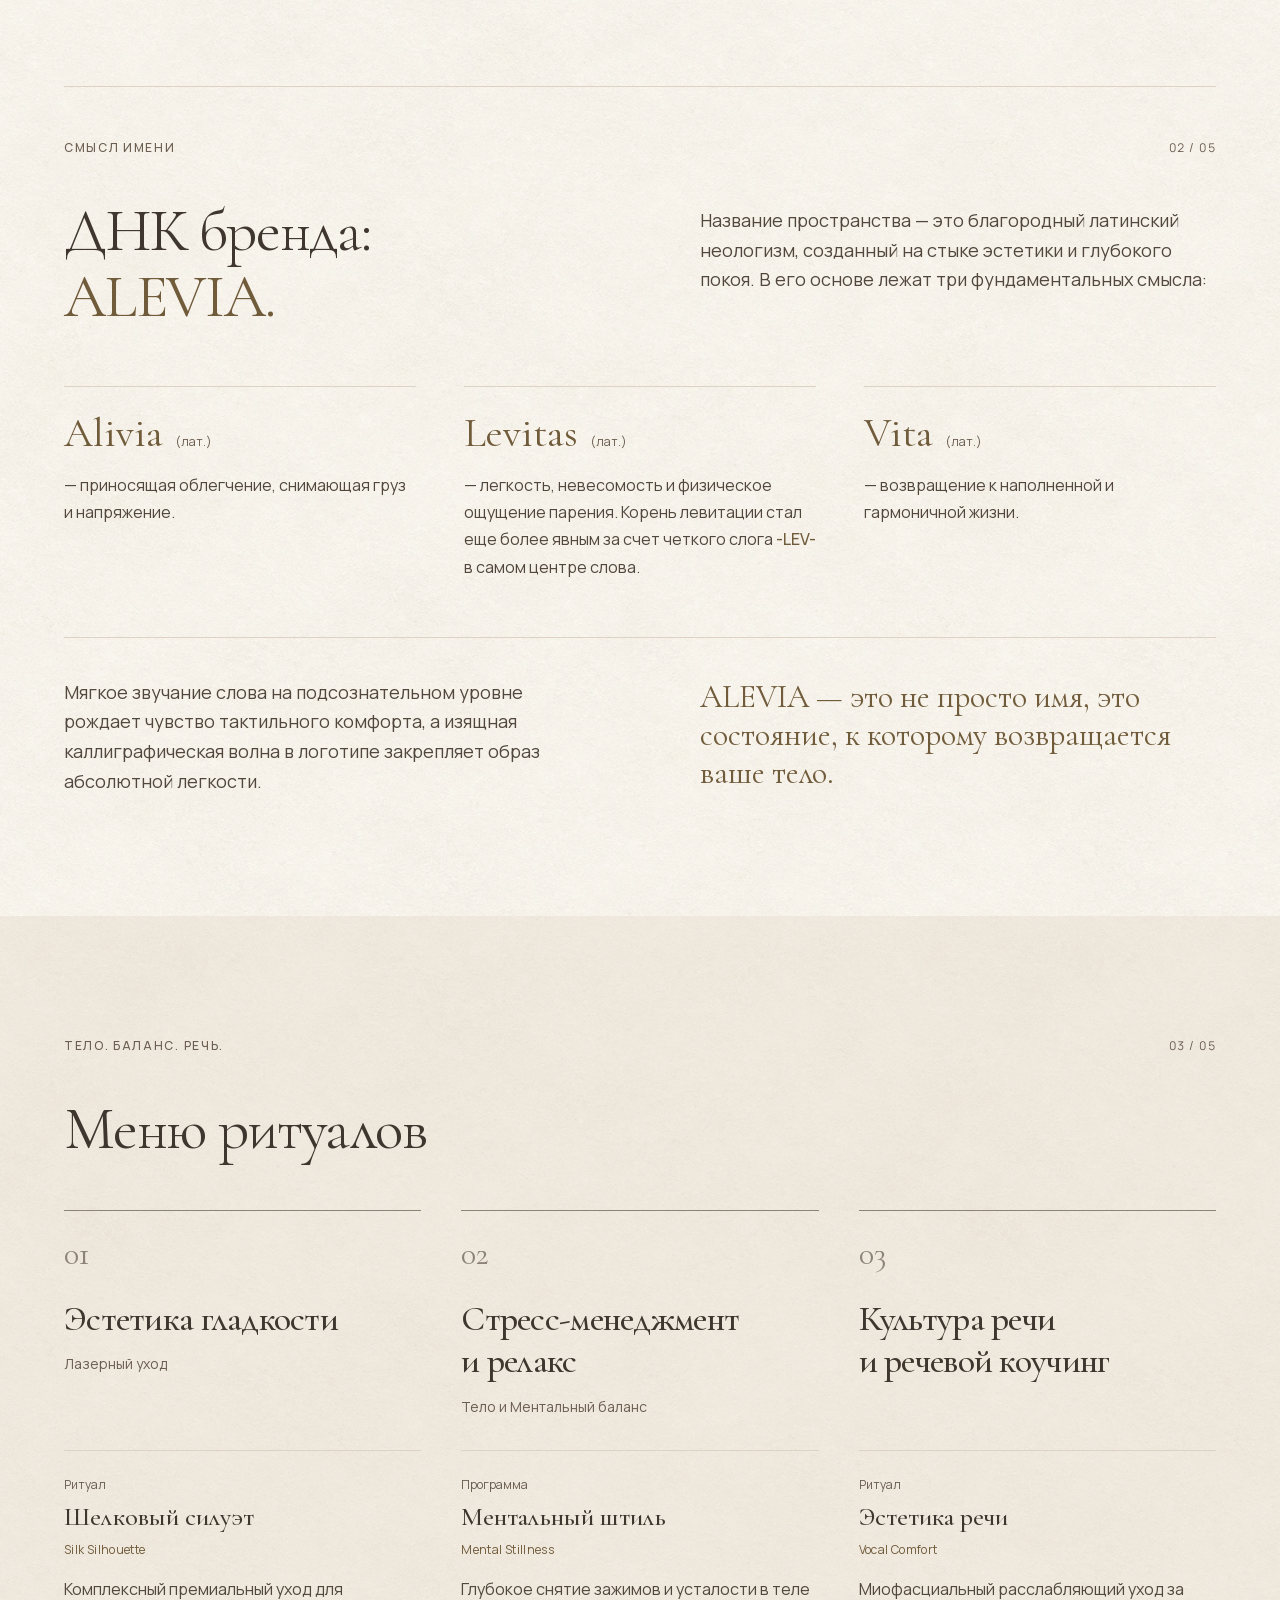
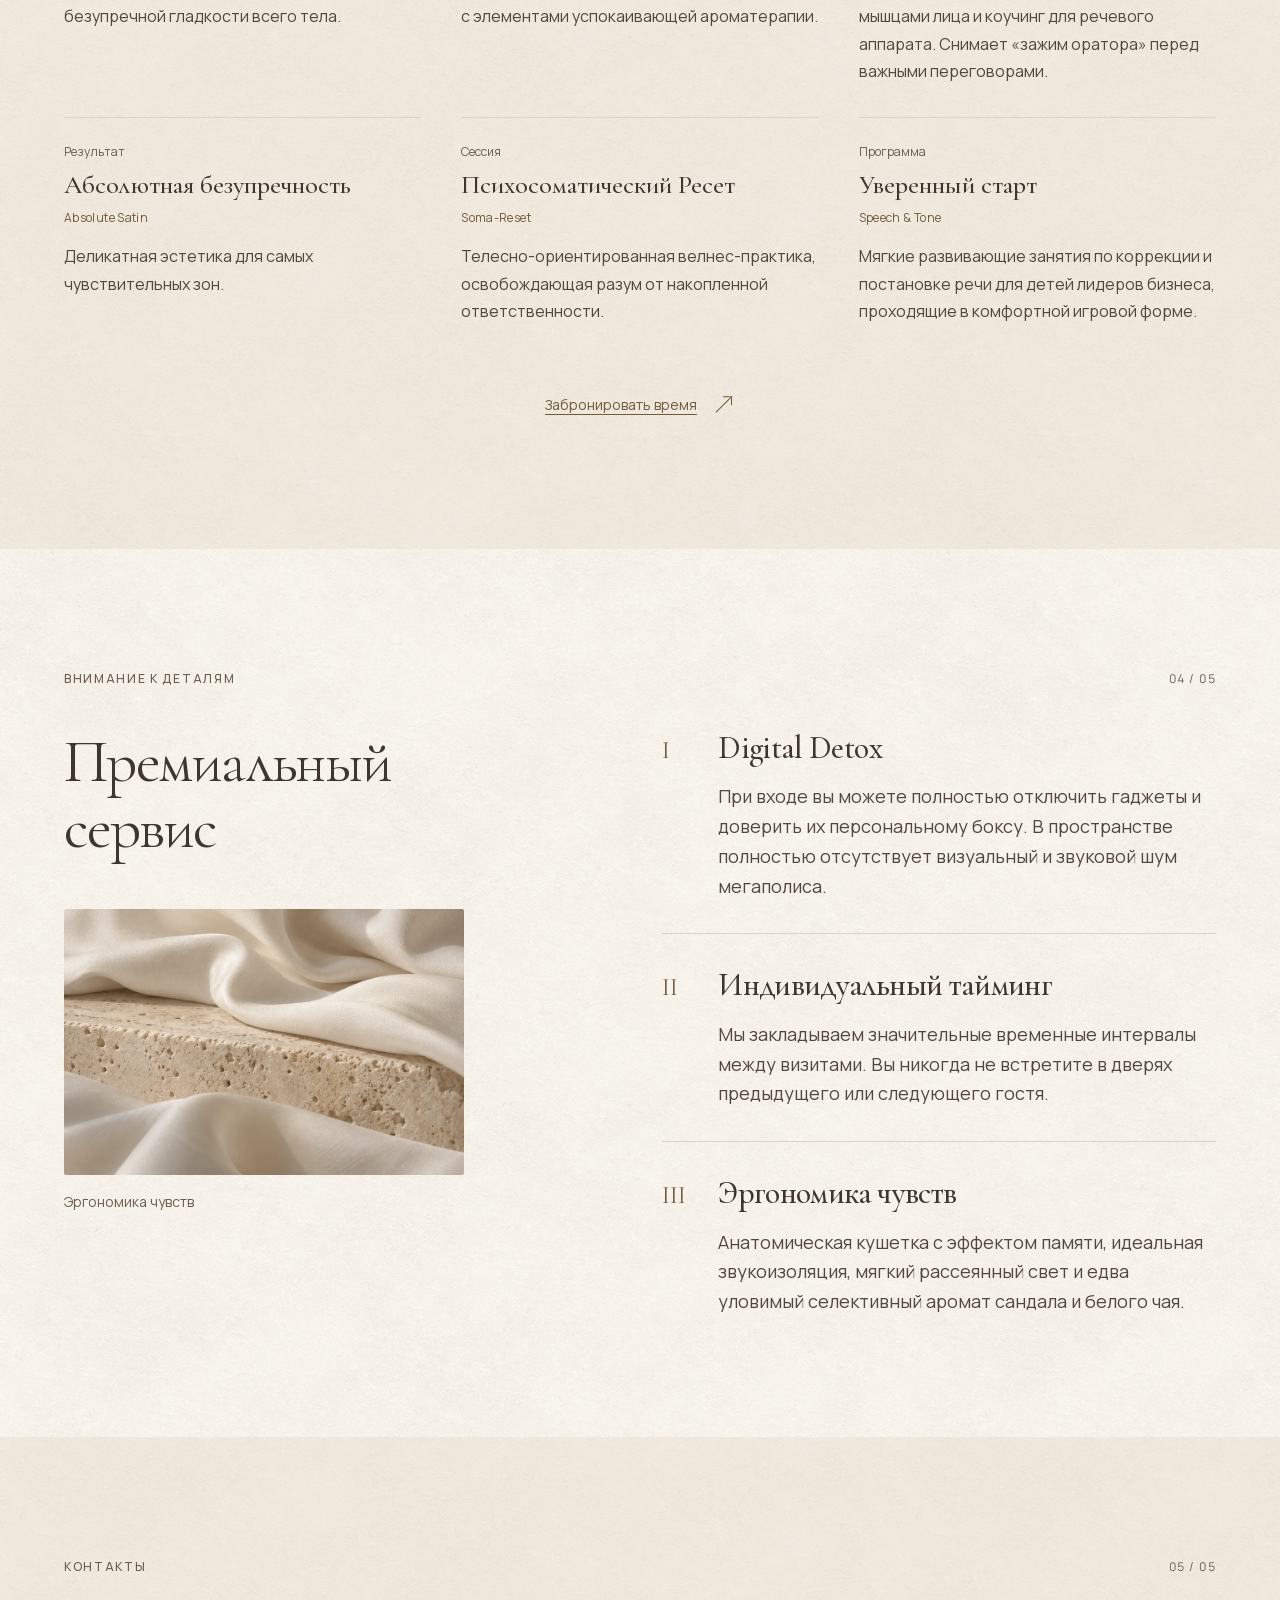
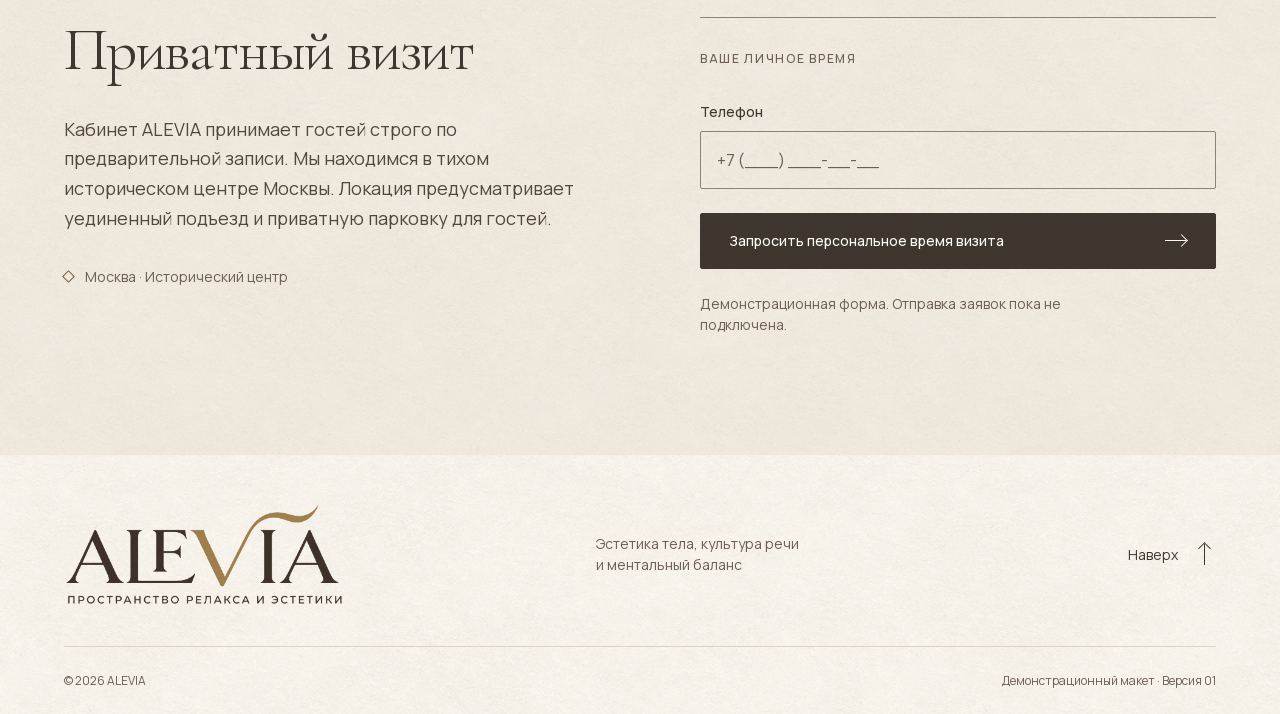
==== commit 8e119c56: "Restore ALEVIA brand story after philosophy" ====
--- a/index.html
+++ b/index.html
@@ -14,7 +14,7 @@
     <link rel="stylesheet" href="design-system/fonts.css">
     <link rel="stylesheet" href="design-system/tokens.css">
     <link rel="stylesheet" href="design-system/components.css">
-    <link rel="stylesheet" href="assets/landing.css">
+    <link rel="stylesheet" href="assets/landing.css?v=20261007-brand">
     <script src="assets/landing.js" defer></script>
   </head>
   <body class="alevia" id="top">
@@ -69,7 +69,7 @@
 
       <section class="alevia-section philosophy" id="philosophy" aria-labelledby="philosophy-title">
         <div class="alevia-container">
-          <div class="section-kicker"><p class="alevia-eyebrow">Философия</p><span class="section-index" aria-hidden="true">01 / 04</span></div>
+          <div class="section-kicker"><p class="alevia-eyebrow">Философия</p><span class="section-index" aria-hidden="true">01 / 05</span></div>
           <div class="philosophy-grid">
             <div class="philosophy-heading">
               <h2 class="alevia-heading" id="philosophy-title">Убежище от&nbsp;скорости мегаполиса.</h2>
@@ -84,9 +84,37 @@
         </div>
       </section>
 
+      <section class="alevia-section brand-section" id="brand" aria-labelledby="brand-title">
+        <div class="alevia-container">
+          <div class="section-kicker"><p class="alevia-eyebrow">Смысл имени</p><span class="section-index" aria-hidden="true">02 / 05</span></div>
+          <div class="brand-intro">
+            <h2 class="alevia-heading brand-heading" id="brand-title">ДНК бренда: <span>ALEVIA.</span></h2>
+            <p>Название пространства — это благородный латинский неологизм, созданный на стыке эстетики и глубокого покоя. В его основе лежат три фундаментальных смысла:</p>
+          </div>
+          <dl class="brand-meanings">
+            <div class="brand-meaning">
+              <dt><span class="brand-root" lang="la">Alivia</span> <span class="brand-language">(лат.)</span></dt>
+              <dd>— приносящая облегчение, снимающая груз и напряжение.</dd>
+            </div>
+            <div class="brand-meaning">
+              <dt><span class="brand-root" lang="la">Levitas</span> <span class="brand-language">(лат.)</span></dt>
+              <dd>— легкость, невесомость и физическое ощущение парения. Корень левитации стал еще более явным за счет четкого слога <span class="brand-syllable" lang="la">-LEV-</span> в самом центре слова.</dd>
+            </div>
+            <div class="brand-meaning">
+              <dt><span class="brand-root" lang="la">Vita</span> <span class="brand-language">(лат.)</span></dt>
+              <dd>— возвращение к наполненной и гармоничной жизни.</dd>
+            </div>
+          </dl>
+          <div class="brand-finale">
+            <p>Мягкое звучание слова на подсознательном уровне рождает чувство тактильного комфорта, а изящная каллиграфическая волна в логотипе закрепляет образ абсолютной легкости.</p>
+            <p class="brand-conclusion">ALEVIA — это не просто имя, это состояние, к которому возвращается ваше тело.</p>
+          </div>
+        </div>
+      </section>
+
       <section class="alevia-section rituals-section" id="rituals" aria-labelledby="rituals-title">
         <div class="alevia-container">
-          <div class="section-kicker"><p class="alevia-eyebrow">Тело. Баланс. Речь.</p><span class="section-index" aria-hidden="true">02 / 04</span></div>
+          <div class="section-kicker"><p class="alevia-eyebrow">Тело. Баланс. Речь.</p><span class="section-index" aria-hidden="true">03 / 05</span></div>
           <h2 class="alevia-heading" id="rituals-title">Меню ритуалов</h2>
           <div class="alevia-rituals">
             <article class="alevia-ritual" aria-labelledby="smoothness-title">
@@ -160,7 +188,7 @@
 
       <section class="alevia-section service-section" id="service" aria-labelledby="service-title">
         <div class="alevia-container">
-          <div class="section-kicker"><p class="alevia-eyebrow">Внимание к деталям</p><span class="section-index" aria-hidden="true">03 / 04</span></div>
+          <div class="section-kicker"><p class="alevia-eyebrow">Внимание к деталям</p><span class="section-index" aria-hidden="true">04 / 05</span></div>
           <div class="service-grid">
             <div class="service-intro">
               <h2 class="alevia-heading" id="service-title">Премиальный сервис</h2>
@@ -189,7 +217,7 @@
 
       <section class="alevia-section visit-section" id="visit" aria-labelledby="visit-title">
         <div class="alevia-container">
-          <div class="section-kicker"><p class="alevia-eyebrow">Контакты</p><span class="section-index" aria-hidden="true">04 / 04</span></div>
+          <div class="section-kicker"><p class="alevia-eyebrow">Контакты</p><span class="section-index" aria-hidden="true">05 / 05</span></div>
           <div class="visit-grid">
             <div class="visit-copy">
               <h2 class="alevia-heading" id="visit-title">Приватный визит</h2>
--- a/assets/landing.css
+++ b/assets/landing.css
@@ -96,6 +96,23 @@
 .alevia .philosophy-copy p { max-width: var(--alevia-text-width); }
 .alevia .philosophy-copy blockquote { margin-block: 2rem; padding-left: 1.5rem; border-left: 1px solid var(--alevia-gold); color: var(--alevia-gold-ink); font-family: var(--alevia-font-display); font-size: clamp(1.875rem, 2.5vw, 2.25rem); line-height: 1.2; }
 
+/* Brand name: three meanings, immediately after the philosophy. */
+.alevia .brand-section { padding-top: 0; }
+.alevia .brand-section > .alevia-container { border-top: 1px solid var(--alevia-line); padding-top: clamp(2rem, 4vw, 4rem); }
+.alevia .brand-intro { display: grid; grid-template-columns: minmax(0, 1fr) minmax(0, 1fr); gap: 7.5rem; align-items: start; }
+.alevia .brand-heading > span { display: block; color: var(--alevia-gold-ink); }
+.alevia .brand-intro > p { max-width: var(--alevia-text-width); padding-top: .5rem; }
+.alevia .brand-meanings { display: grid; grid-template-columns: repeat(3, minmax(0, 1fr)); gap: 3rem; margin: 3.5rem 0; }
+.alevia .brand-meaning { min-width: 0; border-top: 1px solid var(--alevia-line); padding-top: 1.5rem; }
+.alevia .brand-meaning dt { display: flex; align-items: baseline; gap: .75rem; margin-bottom: 1rem; }
+.alevia .brand-root { font-family: var(--alevia-font-display); font-size: clamp(2.5rem, 3.2vw, 3rem); line-height: 1.1; color: var(--alevia-gold-ink); }
+.alevia .brand-language { font-size: 12px; color: var(--alevia-muted); font-style: italic; }
+.alevia .brand-meaning dd { margin: 0; font-size: 16px; line-height: 1.7; }
+.alevia .brand-syllable { white-space: nowrap; color: var(--alevia-gold-ink); font-weight: 500; }
+.alevia .brand-finale { display: grid; grid-template-columns: minmax(0, 1fr) minmax(0, 1fr); gap: 7.5rem; border-top: 1px solid var(--alevia-line); padding-top: 2.5rem; align-items: start; }
+.alevia .brand-finale > p:first-child { max-width: var(--alevia-text-width); }
+.alevia .brand-conclusion { font-family: var(--alevia-font-display); font-size: clamp(1.875rem, 2.5vw, 2.25rem); line-height: 1.2; color: var(--alevia-gold-ink); }
+
 /* Three equally weighted directions with six complete programs. */
 .alevia .rituals-section { background: var(--alevia-surface); }
 .alevia .rituals-section > .alevia-container > h2 { margin-bottom: 3rem; }
@@ -160,7 +177,8 @@
   .alevia .hero-composition { gap: 2.5rem; }
   .alevia .hero-copy { padding-top: 0; }
   .alevia .hero-eyebrow { font-size: 11px; gap: .75rem; }
-  .alevia .philosophy-grid, .alevia .service-grid, .alevia .visit-grid { gap: 4rem; }
+  .alevia .philosophy-grid, .alevia .brand-intro, .alevia .brand-finale, .alevia .service-grid, .alevia .visit-grid { gap: 4rem; }
+  .alevia .brand-meanings { gap: 2rem; }
   .alevia .alevia-rituals { gap: 1.5rem; }
   .alevia .alevia-subheading { font-size: 32px; }
 }
@@ -182,7 +200,8 @@
   .alevia .hero-figure { width: 72%; justify-self: end; }
   .alevia .hero-baseline { align-items: flex-start; padding-block: 2rem; }
   .alevia .hero-baseline > .alevia-caption { max-width: 24rem; padding-top: .75rem; }
-  .alevia .philosophy-grid, .alevia .service-grid, .alevia .visit-grid { gap: 3rem; }
+  .alevia .philosophy-grid, .alevia .brand-intro, .alevia .brand-finale, .alevia .service-grid, .alevia .visit-grid { gap: 3rem; }
+  .alevia .brand-meanings { gap: 1.5rem; margin-block: 3rem; }
   .alevia .philosophy-grid { grid-template-columns: minmax(0, .85fr) minmax(0, 1fr); }
   .alevia .philosophy-signature { margin-top: 2rem; }
   .alevia .alevia-rituals { grid-template-columns: minmax(0, 1fr); gap: 3rem; }
@@ -219,7 +238,12 @@
   .alevia .section-kicker { margin-bottom: 1.5rem; }
   .alevia .section-kicker .alevia-eyebrow { font-size: 11px; }
   .alevia .section-index { font-size: 11px; }
-  .alevia .philosophy-grid, .alevia .service-grid { grid-template-columns: minmax(0, 1fr); gap: 2rem; }
+  .alevia .philosophy-grid, .alevia .brand-intro, .alevia .brand-finale, .alevia .service-grid { grid-template-columns: minmax(0, 1fr); gap: 2rem; }
+  .alevia .brand-intro > p { padding-top: 0; }
+  .alevia .brand-meanings { grid-template-columns: minmax(0, 1fr); gap: 2rem; margin-block: 2rem; }
+  .alevia .brand-meaning dt { margin-bottom: .75rem; }
+  .alevia .brand-finale { padding-top: 2rem; gap: 1.5rem; }
+  .alevia .brand-conclusion { font-size: 30px; }
   .alevia .philosophy-heading h2 { max-width: 9.5em; }
   .alevia .philosophy-signature { display: none; }
   .alevia .philosophy-copy { padding-top: 0; }
